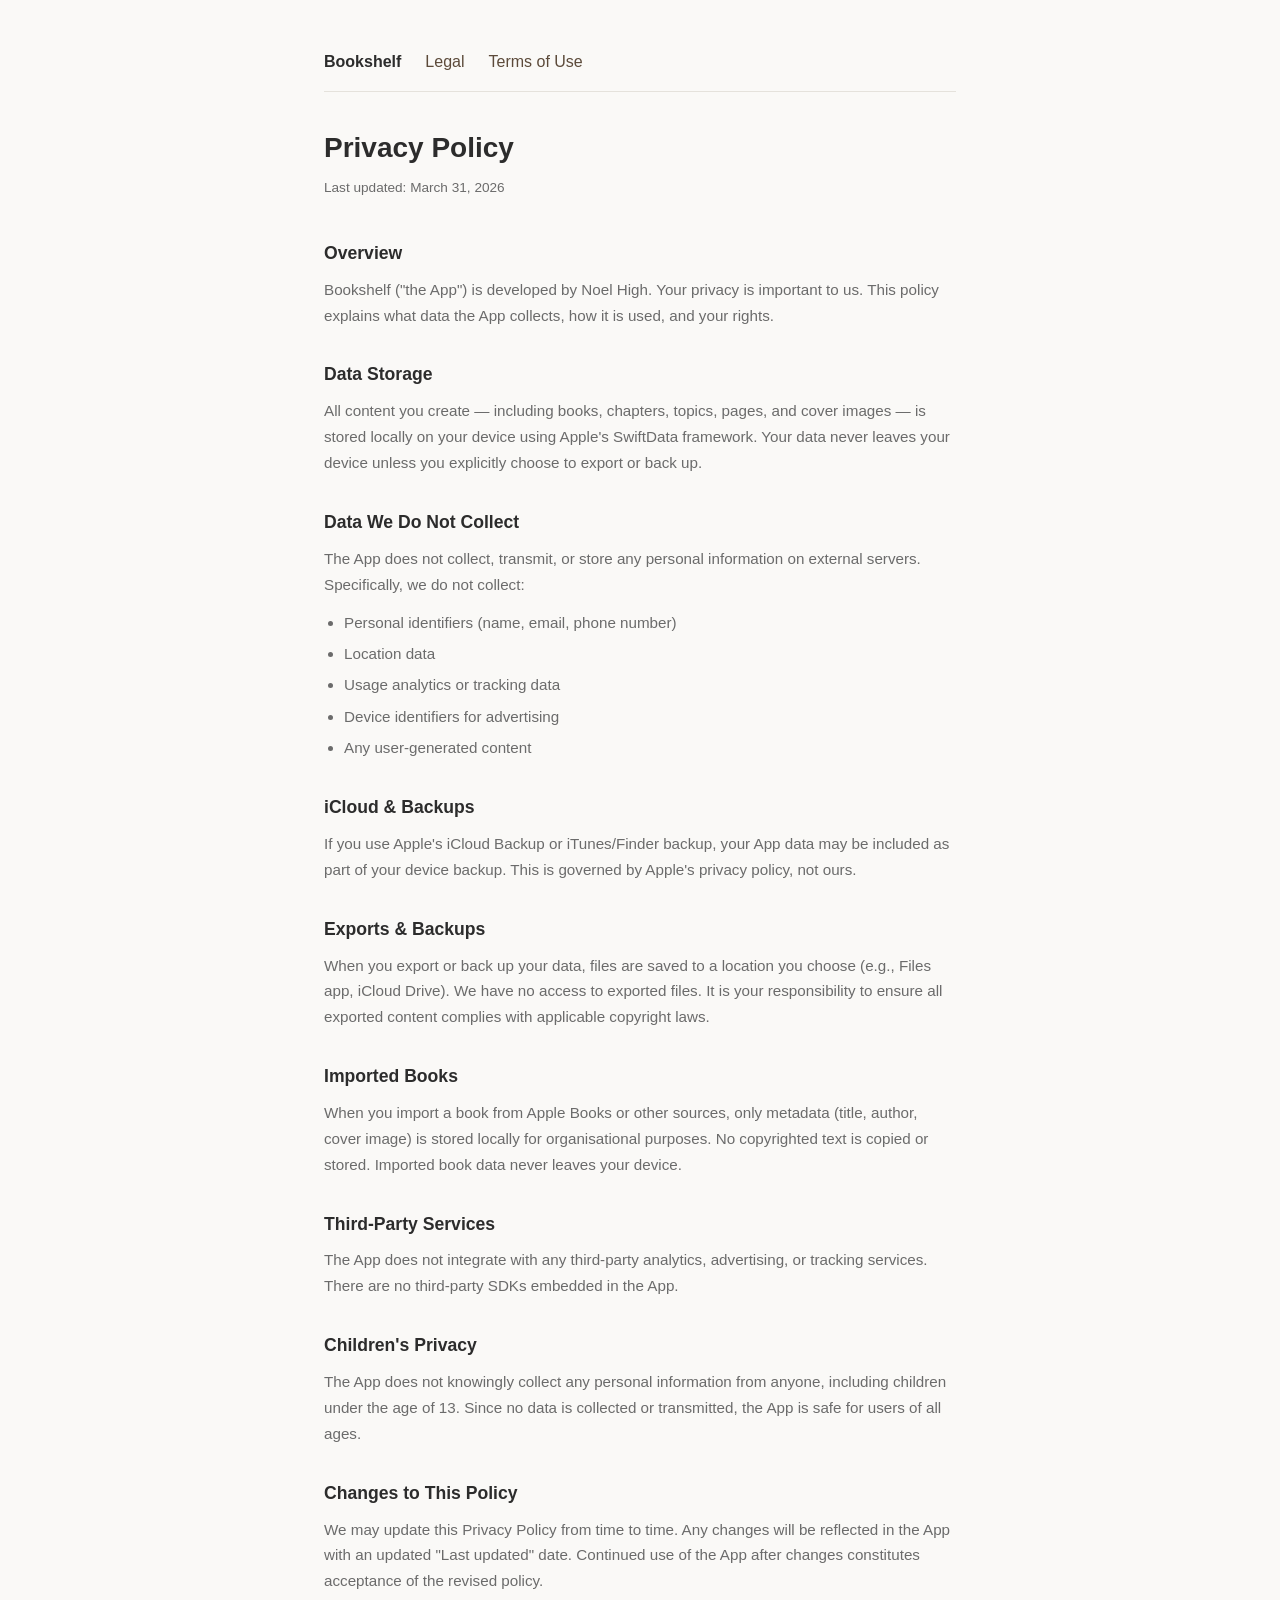
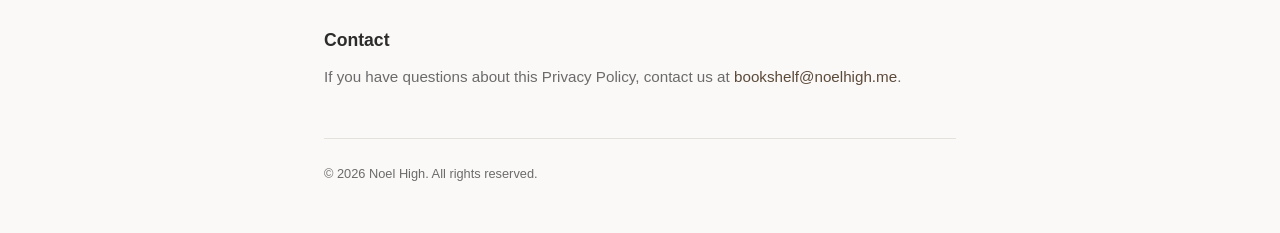
==== privacy-policy.html @ 6a7df73c "Add privacy policy and terms of use pages" ====
<!DOCTYPE html>
<html lang="en">
<head>
    <meta charset="UTF-8">
    <meta name="viewport" content="width=device-width, initial-scale=1.0">
    <title>Privacy Policy — Bookshelf</title>
    <link rel="stylesheet" href="style.css">
</head>
<body>
    <nav class="nav">
        <span class="app-name">Bookshelf</span>
        <a href="index.html">Legal</a>
        <a href="terms-of-use.html">Terms of Use</a>
    </nav>

    <h1>Privacy Policy</h1>
    <p class="updated">Last updated: March 31, 2026</p>

    <h2>Overview</h2>
    <p>Bookshelf ("the App") is developed by Noel High. Your privacy is important to us. This policy explains what data the App collects, how it is used, and your rights.</p>

    <h2>Data Storage</h2>
    <p>All content you create — including books, chapters, topics, pages, and cover images — is stored locally on your device using Apple's SwiftData framework. Your data never leaves your device unless you explicitly choose to export or back up.</p>

    <h2>Data We Do Not Collect</h2>
    <p>The App does not collect, transmit, or store any personal information on external servers. Specifically, we do not collect:</p>
    <ul>
        <li>Personal identifiers (name, email, phone number)</li>
        <li>Location data</li>
        <li>Usage analytics or tracking data</li>
        <li>Device identifiers for advertising</li>
        <li>Any user-generated content</li>
    </ul>

    <h2>iCloud &amp; Backups</h2>
    <p>If you use Apple's iCloud Backup or iTunes/Finder backup, your App data may be included as part of your device backup. This is governed by Apple's privacy policy, not ours.</p>

    <h2>Exports &amp; Backups</h2>
    <p>When you export or back up your data, files are saved to a location you choose (e.g., Files app, iCloud Drive). We have no access to exported files. It is your responsibility to ensure all exported content complies with applicable copyright laws.</p>

    <h2>Imported Books</h2>
    <p>When you import a book from Apple Books or other sources, only metadata (title, author, cover image) is stored locally for organisational purposes. No copyrighted text is copied or stored. Imported book data never leaves your device.</p>

    <h2>Third-Party Services</h2>
    <p>The App does not integrate with any third-party analytics, advertising, or tracking services. There are no third-party SDKs embedded in the App.</p>

    <h2>Children's Privacy</h2>
    <p>The App does not knowingly collect any personal information from anyone, including children under the age of 13. Since no data is collected or transmitted, the App is safe for users of all ages.</p>

    <h2>Changes to This Policy</h2>
    <p>We may update this Privacy Policy from time to time. Any changes will be reflected in the App with an updated "Last updated" date. Continued use of the App after changes constitutes acceptance of the revised policy.</p>

    <h2>Contact</h2>
    <p>If you have questions about this Privacy Policy, contact us at <a href="mailto:bookshelf@noelhigh.me">bookshelf@noelhigh.me</a>.</p>

    <footer>&copy; 2026 Noel High. All rights reserved.</footer>
</body>
</html>
---- style.css ----
:root {
    --bg: #faf9f7;
    --text: #2c2c2c;
    --muted: #6b6b6b;
    --border: #e5e2dc;
    --accent: #5c4a3a;
}

@media (prefers-color-scheme: dark) {
    :root {
        --bg: #1c1a18;
        --text: #e8e4df;
        --muted: #9a958e;
        --border: #3a3632;
        --accent: #c4a882;
    }
}

* {
    margin: 0;
    padding: 0;
    box-sizing: border-box;
}

body {
    font-family: -apple-system, BlinkMacSystemFont, "Segoe UI", Roboto, Helvetica, Arial, sans-serif;
    background: var(--bg);
    color: var(--text);
    line-height: 1.7;
    padding: 3rem 1.5rem;
    max-width: 680px;
    margin: 0 auto;
}

h1 {
    font-size: 1.75rem;
    font-weight: 700;
    margin-bottom: 0.25rem;
}

.updated {
    font-size: 0.85rem;
    color: var(--muted);
    margin-bottom: 2.5rem;
}

h2 {
    font-size: 1.1rem;
    font-weight: 600;
    margin-top: 2rem;
    margin-bottom: 0.5rem;
}

p, ul {
    font-size: 0.95rem;
    color: var(--muted);
    margin-bottom: 0.75rem;
}

ul {
    padding-left: 1.25rem;
}

li {
    margin-bottom: 0.35rem;
}

a {
    color: var(--accent);
    text-decoration: none;
}

a:hover {
    text-decoration: underline;
}

.nav {
    margin-bottom: 2rem;
    padding-bottom: 1rem;
    border-bottom: 1px solid var(--border);
    display: flex;
    gap: 1.5rem;
    align-items: center;
}

.nav .app-name {
    font-weight: 700;
    font-size: 1rem;
    color: var(--text);
}

footer {
    margin-top: 3rem;
    padding-top: 1.5rem;
    border-top: 1px solid var(--border);
    font-size: 0.8rem;
    color: var(--muted);
}
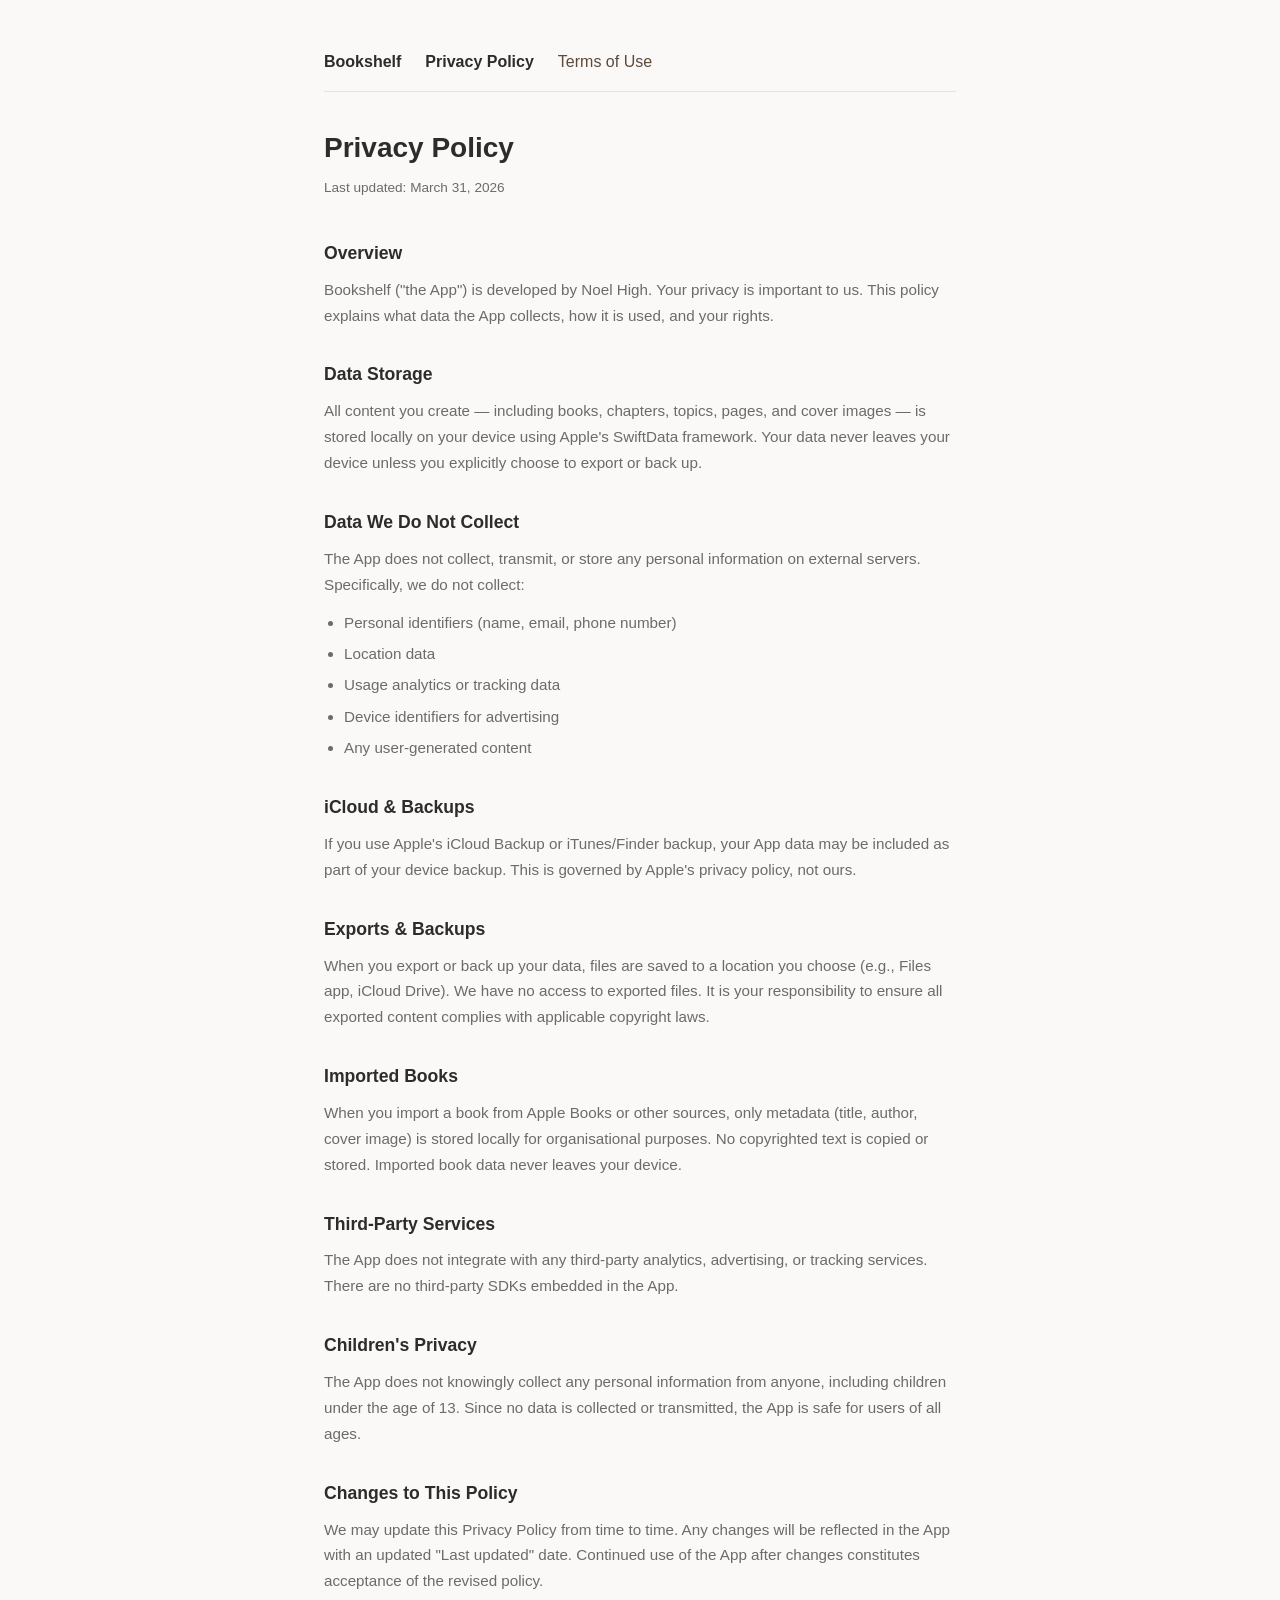
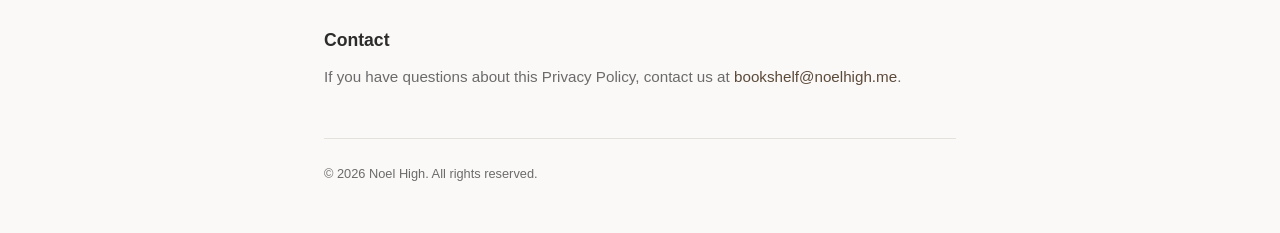
==== commit 12b63384: "Simplify nav to two tabs: Privacy Policy and Terms of Use" ====
--- a/privacy-policy.html
+++ b/privacy-policy.html
@@ -9,7 +9,7 @@
 <body>
     <nav class="nav">
         <span class="app-name">Bookshelf</span>
-        <a href="index.html">Legal</a>
+        <a href="privacy-policy.html" class="active">Privacy Policy</a>
         <a href="terms-of-use.html">Terms of Use</a>
     </nav>
 
--- a/style.css
+++ b/style.css
@@ -74,6 +74,12 @@
     text-decoration: underline;
 }
 
+.nav a.active {
+    color: var(--text);
+    font-weight: 600;
+    pointer-events: none;
+}
+
 .nav {
     margin-bottom: 2rem;
     padding-bottom: 1rem;
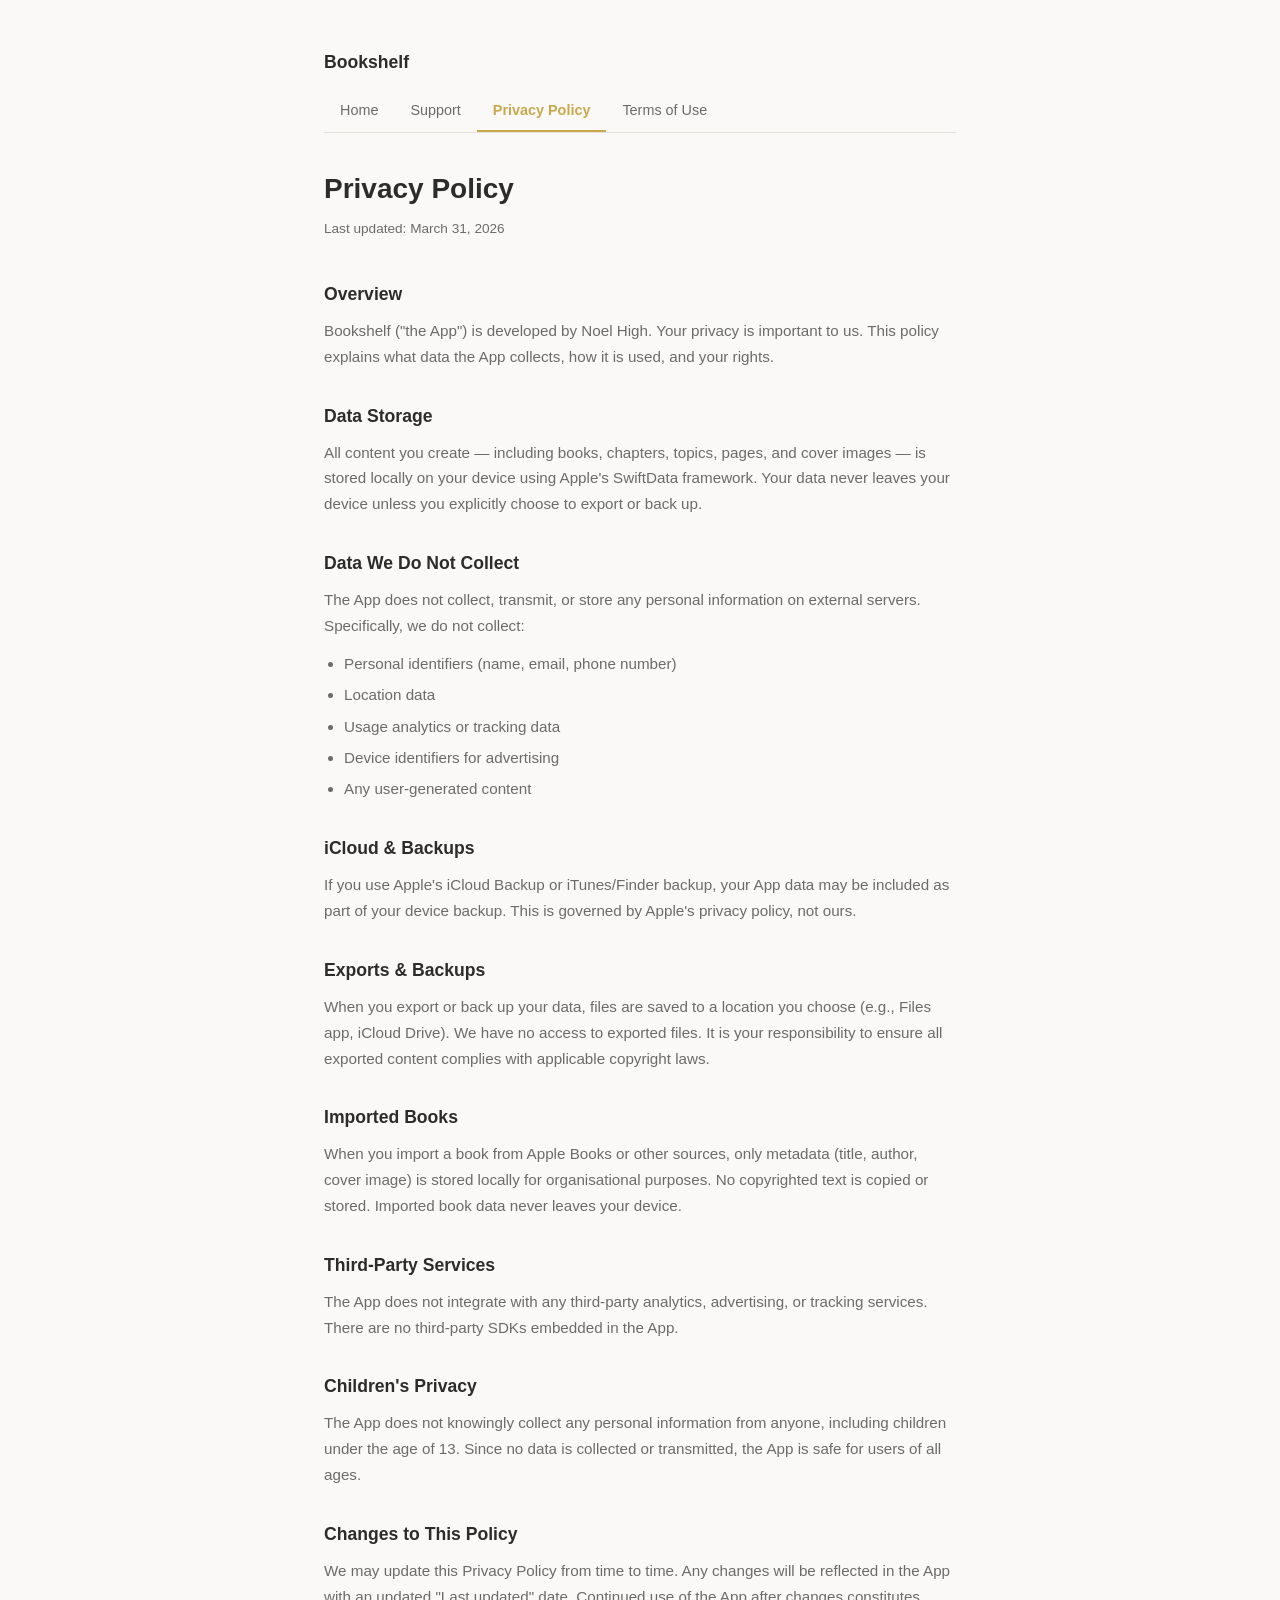
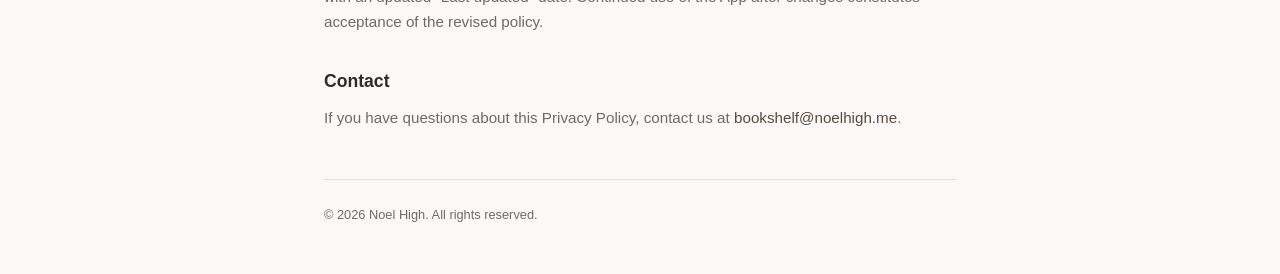
==== commit 1fa87101: "Add marketing landing page and support page for App Store Co-Authored-By: Claude Opus 4.6 <noreply@a" ====
--- a/privacy-policy.html
+++ b/privacy-policy.html
@@ -9,8 +9,12 @@
 <body>
     <nav class="nav">
         <span class="app-name">Bookshelf</span>
-        <a href="privacy-policy.html" class="active">Privacy Policy</a>
-        <a href="terms-of-use.html">Terms of Use</a>
+        <div class="tabs">
+            <a href="index.html">Home</a>
+            <a href="support.html">Support</a>
+            <a href="privacy-policy.html" class="active">Privacy Policy</a>
+            <a href="terms-of-use.html">Terms of Use</a>
+        </div>
     </nav>
 
     <h1>Privacy Policy</h1>
--- a/style.css
+++ b/style.css
@@ -74,25 +74,38 @@
     text-decoration: underline;
 }
 
-.nav a.active {
-    color: var(--text);
-    font-weight: 600;
-    pointer-events: none;
-}
-
 .nav {
     margin-bottom: 2rem;
-    padding-bottom: 1rem;
-    border-bottom: 1px solid var(--border);
-    display: flex;
-    gap: 1.5rem;
-    align-items: center;
 }
 
 .nav .app-name {
     font-weight: 700;
-    font-size: 1rem;
+    font-size: 1.1rem;
     color: var(--text);
+    display: block;
+    margin-bottom: 0.75rem;
+}
+
+.nav .tabs {
+    display: flex;
+    gap: 0;
+    border-bottom: 1px solid var(--border);
+}
+
+.nav .tabs a {
+    padding: 0.5rem 1rem;
+    font-size: 0.9rem;
+    color: var(--muted);
+    font-weight: 400;
+    border-bottom: 2px solid transparent;
+    transition: color 0.2s, border-color 0.2s, font-weight 0.2s;
+}
+
+.nav .tabs a.active {
+    color: #c9a84c;
+    font-weight: 600;
+    border-bottom-color: #c9a84c;
+    pointer-events: none;
 }
 
 footer {
